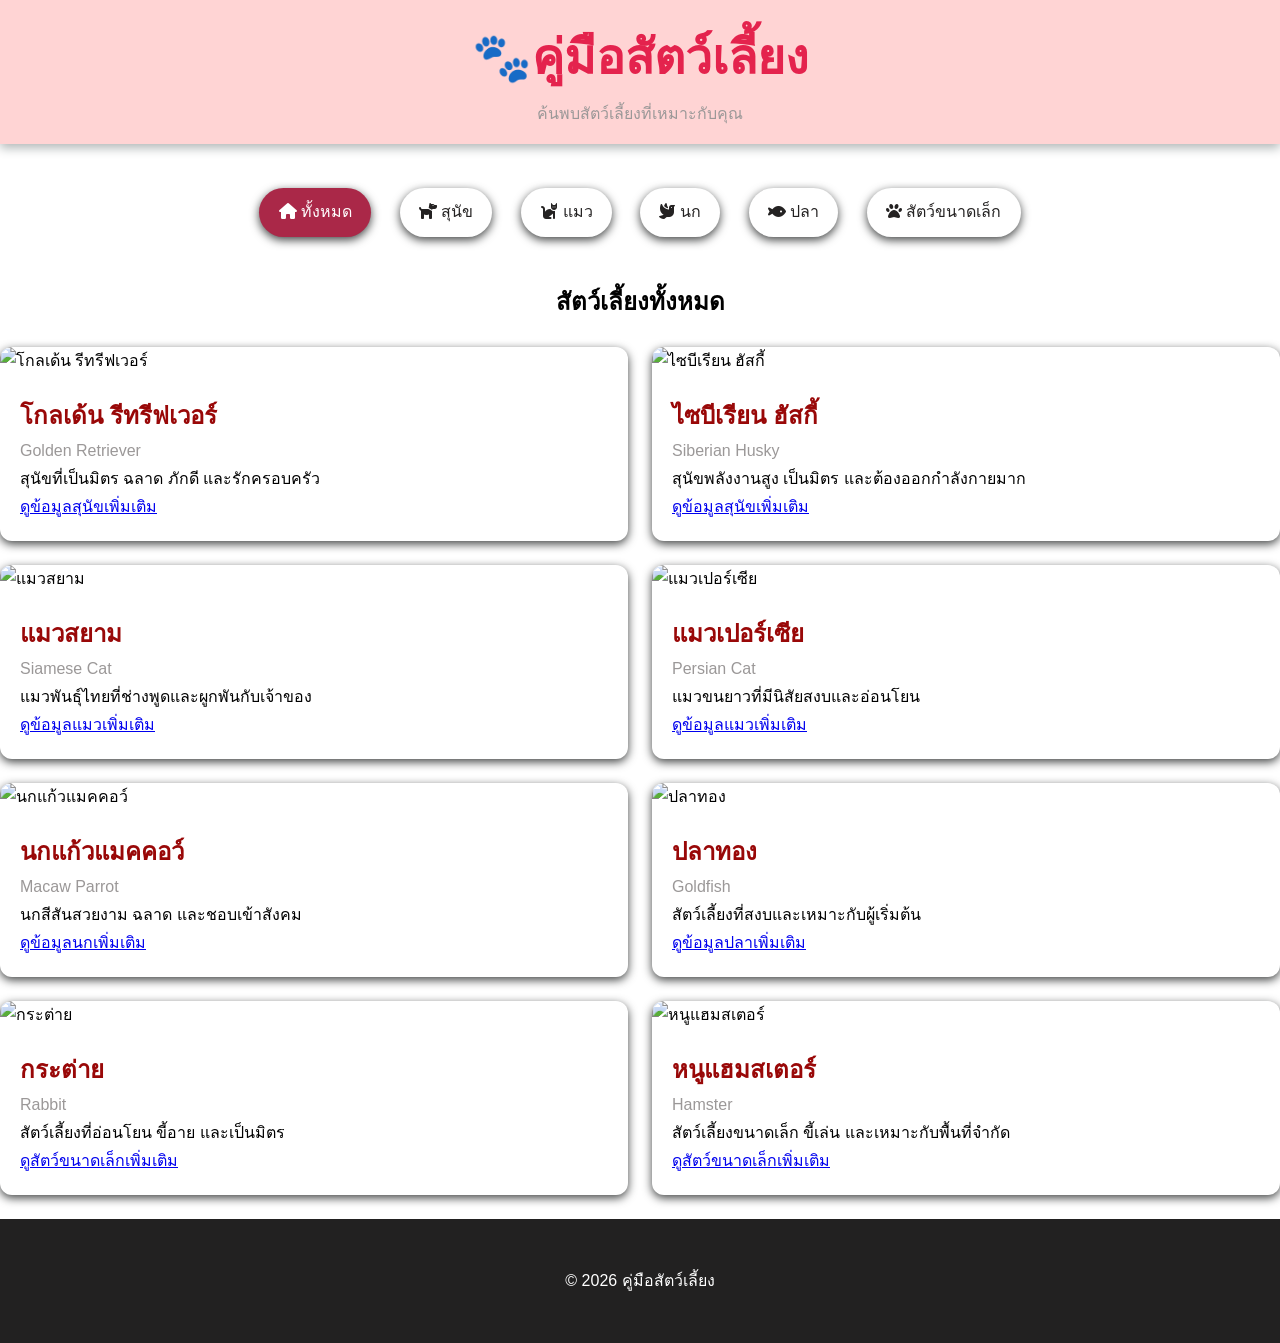
==== Pets01/index.html @ c4e96bbf "new project pet guide" ====
<!DOCTYPE html>
<html lang="en">
<head>
    <meta charset="UTF-8">
    <meta name="viewport" content="width=device-width, initial-scale=1.0">
    <title>คู่มือสัตว์เลี้ยง</title>
    <link rel="stylesheet" href="css/style.css"
    <!-- Font Awesome Icons -->
    <link rel="stylesheet" href="https://cdnjs.cloudflare.com/ajax/libs/font-awesome/6.7.2/css/all.min.css">
</head>
<body>

    <!-- header -->
    <header class="header">
        <div class="header-content">
            <h1 class="header-title">🐾คู่มือสัตว์เลี้ยง</h1>
            <p class="header-subtitle">ค้นพบสัตว์เลี้ยงที่เหมาะกับคุณ</p>
        </div>
    </header>

    <!-- nav -->
    <nav>
        <a href="index.html"class="active"><i class="fa-solid fa-house"></i>  ทั้งหมด</a>
        <a href="dog.html"><i class="fa-solid fa-dog"></i>  สุนัข</a>
        <a href="cat.html"><i class="fa-solid fa-cat"></i>  แมว</a>
        <a href="bird.html"><i class="fa-solid fa-dove"></i>  นก</a>
        <a href="fish.html"><i class="fa-solid fa-fish"></i>  ปลา</a>
        <a href="small-pet.html"><i class="fa-solid fa-paw"></i>  สัตว์ขนาดเล็ก</a>
    </nav>

    <!-- main -->
    <main class="container">
        <h2 class="page-title">สัตว์เลี้ยงทั้งหมด</h2>
        <div class="pet-grid">
            <article class="pet-card">
                <img src="https://images.unsplash.com/photo-1734966213753-1b361564bab4?auto=format&amp;fit=crop&amp;w=1080&amp;q=80"
                    alt="โกลเด้น รีทรีฟเวอร์">
        
                <div class="pet-content">
                    <h2>โกลเด้น รีทรีฟเวอร์</h2>
                    <p class="breed">Golden Retriever</p>
                    <p>สุนัขที่เป็นมิตร ฉลาด ภักดี และรักครอบครัว</p>
                    <p><a href="dog.html">ดูข้อมูลสุนัขเพิ่มเติม</a></p>
                </div>
            </article>
        
            <article class="pet-card">
                <img src="https://images.unsplash.com/photo-1590419690008-905895e8fe0d?auto=format&amp;fit=crop&amp;w=1080&amp;q=80"
                    alt="ไซบีเรียน ฮัสกี้">
        
                <div class="pet-content">
                    <h2>ไซบีเรียน ฮัสกี้</h2>
                    <p class="breed">Siberian Husky</p>
                    <p>สุนัขพลังงานสูง เป็นมิตร และต้องออกกำลังกายมาก</p>
                    <p><a href="dog.html">ดูข้อมูลสุนัขเพิ่มเติม</a></p>
                </div>
            </article>
        
            <article class="pet-card">
                <img src="https://images.unsplash.com/photo-1568152950566-c1bf43f4ab28?auto=format&amp;fit=crop&amp;w=1080&amp;q=80"
                    alt="แมวสยาม">
        
                <div class="pet-content">
                    <h2>แมวสยาม</h2>
                    <p class="breed">Siamese Cat</p>
                    <p>แมวพันธุ์ไทยที่ช่างพูดและผูกพันกับเจ้าของ</p>
                    <p><a href="cat.html">ดูข้อมูลแมวเพิ่มเติม</a></p>
                </div>
            </article>
        
            <article class="pet-card">
                <img src="https://images.unsplash.com/photo-1585137173132-cf49e10ad27d?auto=format&amp;fit=crop&amp;w=1080&amp;q=80"
                    alt="แมวเปอร์เซีย">
        
                <div class="pet-content">
                    <h2>แมวเปอร์เซีย</h2>
                    <p class="breed">Persian Cat</p>
                    <p>แมวขนยาวที่มีนิสัยสงบและอ่อนโยน</p>
                    <p><a href="cat.html">ดูข้อมูลแมวเพิ่มเติม</a></p>
                </div>
            </article>
        
            <article class="pet-card">
                <img src="https://images.unsplash.com/photo-1584888890205-9b49eaf0c660?auto=format&amp;fit=crop&amp;w=1080&amp;q=80"
                    alt="นกแก้วแมคคอว์">
        
                <div class="pet-content">
                    <h2>นกแก้วแมคคอว์</h2>
                    <p class="breed">Macaw Parrot</p>
                    <p>นกสีสันสวยงาม ฉลาด และชอบเข้าสังคม</p>
                    <p><a href="bird.html">ดูข้อมูลนกเพิ่มเติม</a></p>
                </div>
            </article>
        
            <article class="pet-card">
                <img src="https://images.unsplash.com/photo-1592072467526-0506c6530493?auto=format&amp;fit=crop&amp;w=1080&amp;q=80"
                    alt="ปลาทอง">
        
                <div class="pet-content">
                    <h2>ปลาทอง</h2>
                    <p class="breed">Goldfish</p>
                    <p>สัตว์เลี้ยงที่สงบและเหมาะกับผู้เริ่มต้น</p>
                    <p><a href="fish.html">ดูข้อมูลปลาเพิ่มเติม</a></p>
                </div>
            </article>
        
            <article class="pet-card">
                <img src="https://images.unsplash.com/photo-1622349817799-067c32295df2?auto=format&amp;fit=crop&amp;w=1080&amp;q=80"
                    alt="กระต่าย">
        
                <div class="pet-content">
                    <h2>กระต่าย</h2>
                    <p class="breed">Rabbit</p>
                    <p>สัตว์เลี้ยงที่อ่อนโยน ขี้อาย และเป็นมิตร</p>
                    <p><a href="small-pets.html">ดูสัตว์ขนาดเล็กเพิ่มเติม</a></p>
                </div>
            </article>
        
            <article class="pet-card">
                <img src="https://images.unsplash.com/photo-1425082661705-1834bfd09dca?auto=format&amp;fit=crop&amp;w=1080&amp;q=80"
                    alt="หนูแฮมสเตอร์">
        
                <div class="pet-content">
                    <h2>หนูแฮมสเตอร์</h2>
                    <p class="breed">Hamster</p>
                    <p>สัตว์เลี้ยงขนาดเล็ก ขี้เล่น และเหมาะกับพื้นที่จำกัด</p>
                    <p><a href="small-pets.html">ดูสัตว์ขนาดเล็กเพิ่มเติม</a></p>
                </div>
            </article>
        </div>

    </main>

    <!-- footer -->
    <footer>
        <p>&copy; 2026 คู่มือสัตว์เลี้ยง</p>
    </footer>

</body>
</html>
---- Pets01/css/style.css ----
*{
    box-sizing: border-box;
    margin: 0;
    padding: 0;
}

:root{
    /* primary-color */
    --primary-color:rgb(228, 35, 77);
    --primary-dack-color:rgb(153, 8, 8);
    --secondary-color:rgb(170, 40, 72);
    /* text-color */
    --mute-text-color: rgb(155, 152, 152);
    --nav-text-color:rgb(36, 34, 34);
    --light-text-color:white;
    /*background*/
    --header-bg-color:rgba(255, 207, 207, 0.89);
    --light-bg-color:white;
    --footer-bg-color:rgb(34, 33, 33);
    --hover-bg-color:rgb(235, 105, 105);
    /*shadow*/
    --header-shadow:0 4px 10px rgb(177, 182, 182);
    --card-shdow:0 3px 10px rgb(66, 68, 68);
}

html{scroll-behavior: smooth;}
body{
    font-family: 'Gill Sans', 'Gill Sans MT', Calibri, 'Trebuchet MS', sans-serif;
    line-height: 1.75;
    background-color: linear-gradient(145deg, rgb(248, 245, 245), rgb(231, 100, 100));
}
.container {
    max-width: 1280px;
    margin: 0 auto;
}


/* =============header=========== */
.header {
    box-shadow: var(--header-shadow);
    background-color: var(--header-bg-color);
    position: sticky;
    top: 0;
    z-index: 999;
    backdrop-filter: blur(10px);
}
.header-content{
    text-align: center;
    padding-block: 1rem;  /* 1rem=16px */
}
.header-title{
    color:var(--primary-color);
    font-size: clamp(2rem, 5vw ,3rem);
}
.header-subtitle{
    color: var(--mute-text-color);
}

/* =============nav=========== */
nav{
    text-align: center;
    padding-block: 2rem;
}
nav a{
    text-decoration: none;
    color: var(--nav-text-color);background-color: var(--light-bg-color);box-shadow:var(--card-shdow);
    padding: 0.65rem 1.2rem;
    margin: 0.75rem;
    
    border-radius: 50px;
    cursor: pointer;

    transition: transform 0.2, box-shadow 0.3, 2s;
    display: inline-block;
    user-select: none;
    
}
nav a.active{
    background-color: var(--secondary-color);
    color: var(--light-text-color);
}
nav a:hover{
    transform: translateY(-3px);
    box-shadow: 0 6px 14px gray;
    background-color: var(--hover-bg-color);
    color: var(--light-text-color);
}

/* =============main=========== */
.page-title{
    text-align: center;
    margin-bottom: 1.5rem;
}
.pet-grid{
    display: grid;
    grid-template-columns: 1fr 1fr;
    gap: 1.5rem;
}
.pet-card{
    background-color: var(--light-bg-color);
    box-shadow: var(--card-shdow);
    border-radius: 0.75rem;
    overflow: hidden;
}
.pet-card:hover{
    transition: transform 0.25s;
    display: inline-block;
    user-select: none;
    transform: translateY(-7px);
    box-shadow: 0 6px 14px gray;
}
.pet-card img{
    height: 16.25rem;
    width: 100%;
    object-fit: cover;
    
}
.pet-content{padding:1.25rem;}
.pet-content h2{color: var(--primary-dack-color);}
.breed{color: var(--mute-text-color);}

/* =============footer=========== */
footer{
    background-color: var(--footer-bg-color);
    padding: 3rem;
    color: var(--light-text-color);
    text-align: center;
    margin-top: 1.5rem;
}
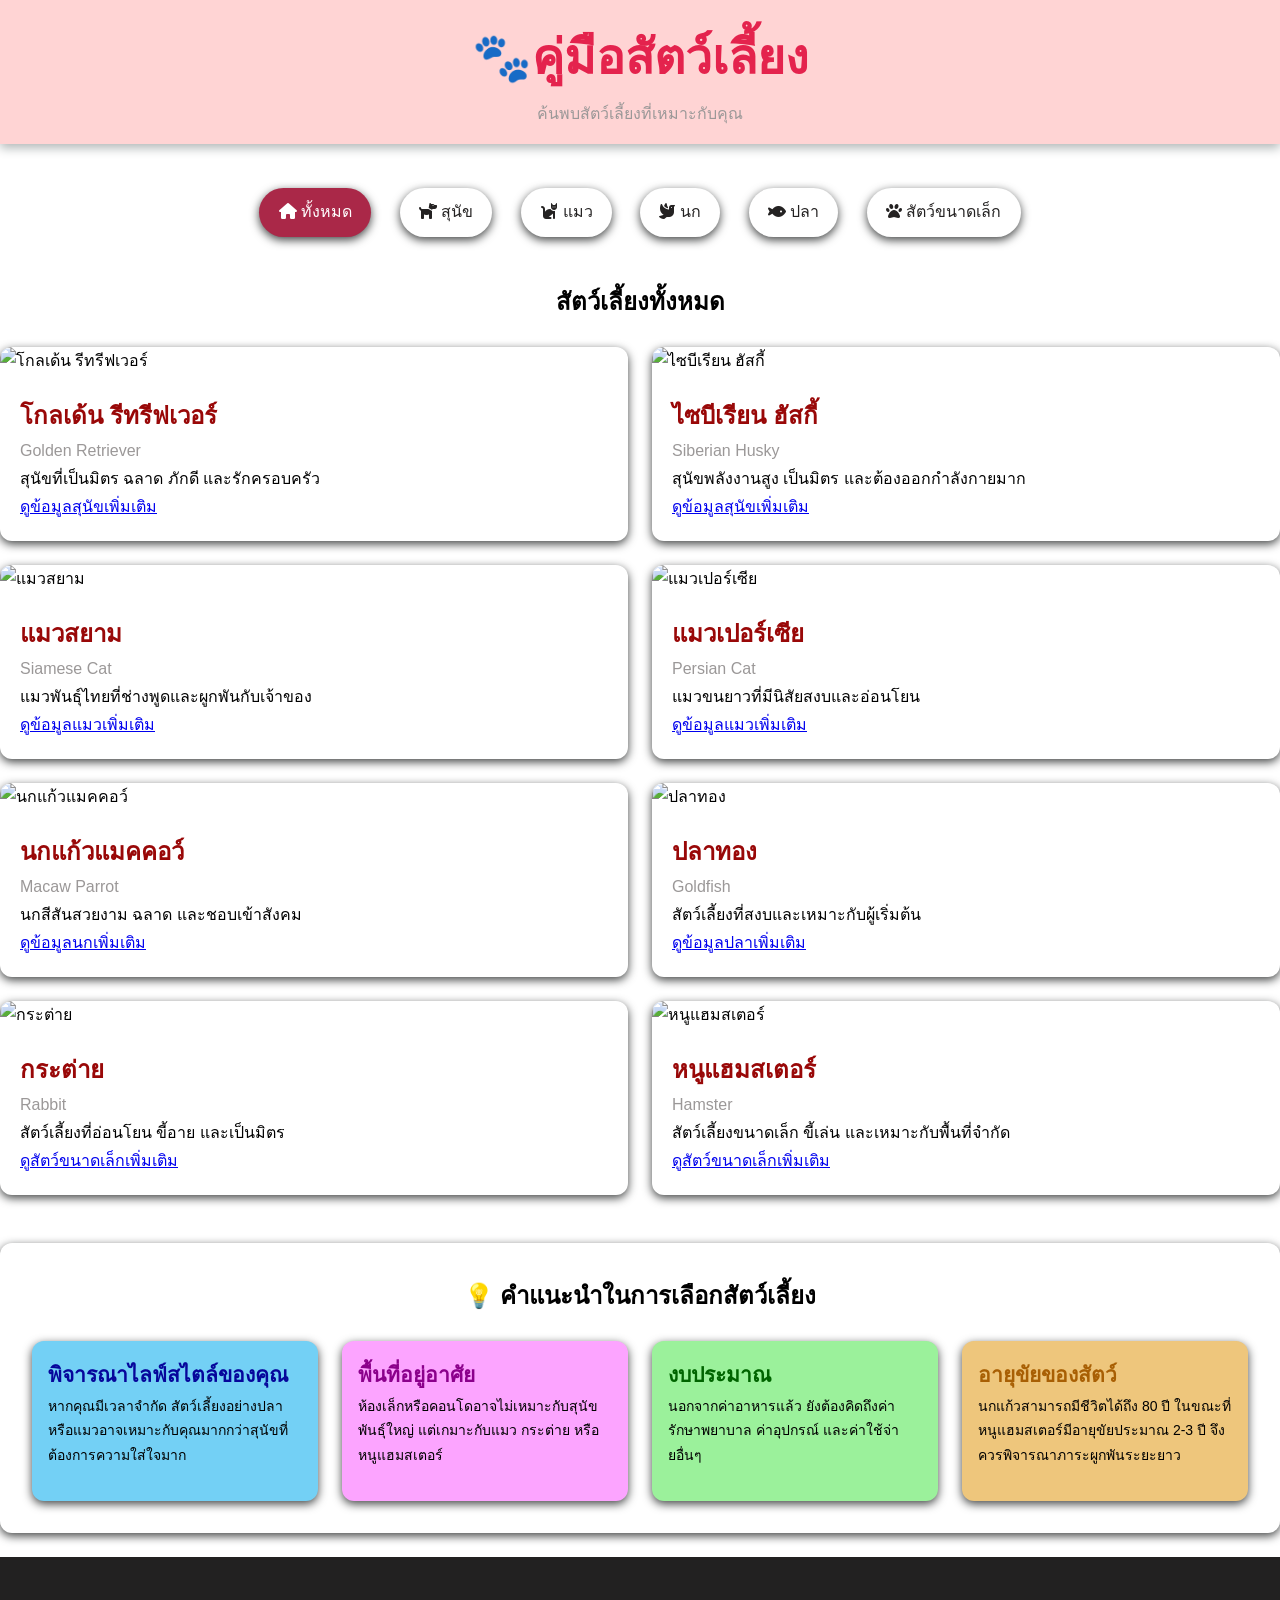
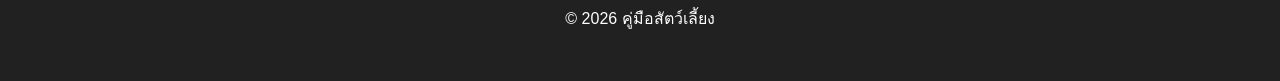
==== commit fb674fef: "add info" ====
--- a/Pets01/index.html
+++ b/Pets01/index.html
@@ -128,6 +128,27 @@
                 </div>
             </article>
         </div>
+        <section class="info-section">
+            <h2 class="info-title">💡 คำแนะนำในการเลือกสัตว์เลี้ยง</h2>
+            <div class="info-grid">
+                <article class="info-card">
+                        <h2 class="blue">พิจารณาไลฟ์สไตล์ของคุณ</h2>
+                        <p>หากคุณมีเวลาจำกัด สัตว์เลี้ยงอย่างปลาหรือแมวอาจเหมาะกับคุณมากกว่าสุนัขที่ต้องการความใส่ใจมาก</p>
+                </article>
+                <article class="info-card">
+                        <h2 class="purple">พื้นที่อยู่อาศัย</h2>
+                        <p>ห้องเล็กหรือคอนโดอาจไม่เหมาะกับสุนัขพันธุ์ใหญ่ แต่เกมาะกับแมว กระต่าย หรือหนูแฮมสเตอร์</p>
+                </article>
+                <article class="info-card">
+                        <h2 class="green">งบประมาณ</h2>
+                        <p>นอกจากค่าอาหารแล้ว ยังต้องคิดถึงค่ารักษาพยาบาล ค่าอุปกรณ์ และค่าใช้จ่ายอื่นๆ</p>
+                </article>
+                <article class="info-card">
+                        <h2 class="orange">อายุขัยของสัตว์</h2>
+                        <p>นกแก้วสามารถมีชีวิตได้ถึง 80 ปี ในขณะที่หนูแฮมสเตอร์มีอายุขัยประมาณ 2-3 ปี จึงควรพิจารณาภาระผูกพันระยะยาว</p>
+                </article>
+            </div>
+        </section>
 
     </main>
 
--- a/Pets01/css/style.css
+++ b/Pets01/css/style.css
@@ -13,6 +13,7 @@
     --mute-text-color: rgb(155, 152, 152);
     --nav-text-color:rgb(36, 34, 34);
     --light-text-color:white;
+    --dark-text-color:rgb(0, 0, 0);
     /*background*/
     --header-bg-color:rgba(255, 207, 207, 0.89);
     --light-bg-color:white;
@@ -21,6 +22,11 @@
     /*shadow*/
     --header-shadow:0 4px 10px rgb(177, 182, 182);
     --card-shdow:0 3px 10px rgb(66, 68, 68);
+    /* color */
+    --text-blue-color:rgb(6, 6, 155);
+    --text-purple-color:rgb(139, 0, 139);
+    --text-green-color:rgb(0, 100, 0);
+    --text-orange-color:rgb(168, 95, 4);
 }
 
 html{scroll-behavior: smooth;}
@@ -126,4 +132,41 @@
     color: var(--light-text-color);
     text-align: center;
     margin-top: 1.5rem;
-}+}
+
+/* ============= info =========== */
+.info-section{
+    margin-top: 3rem;
+    padding: 2rem;
+    background-color: var(--light-bg-color);
+    box-shadow: var(--card-shdow);
+    border-radius: 0.75rem;
+}
+.info-title{
+    text-align: center;
+    margin-bottom: 1.5rem;
+    color: var(--dark-text-color);
+}
+.info-grid{
+    display: grid;
+    grid-template-columns: repeat(4, 1fr);
+    gap: 1.5rem;
+}
+.info-card{
+    background-color: var(--light-bg-color);
+    box-shadow: var(--card-shdow);
+    border-radius: 0.75rem;
+    overflow: hidden;
+    height: 10rem;
+    font-size: 0.875rem;
+    padding: 1rem;
+}
+.info-card:nth-child(1){background-color: rgb(115, 208, 245);}
+.info-card:nth-child(2){background-color: rgb(252, 164, 255);}
+.info-card:nth-child(3){background-color: rgb(155, 241, 155);}
+.info-card:nth-child(4){background-color: rgb(238, 198, 124);}
+
+.blue{color:var(--text-blue-color);}
+.purple{color:var(--text-purple-color);}
+.green{color:var(--text-green-color);}
+.orange{color:var(--text-orange-color);}
